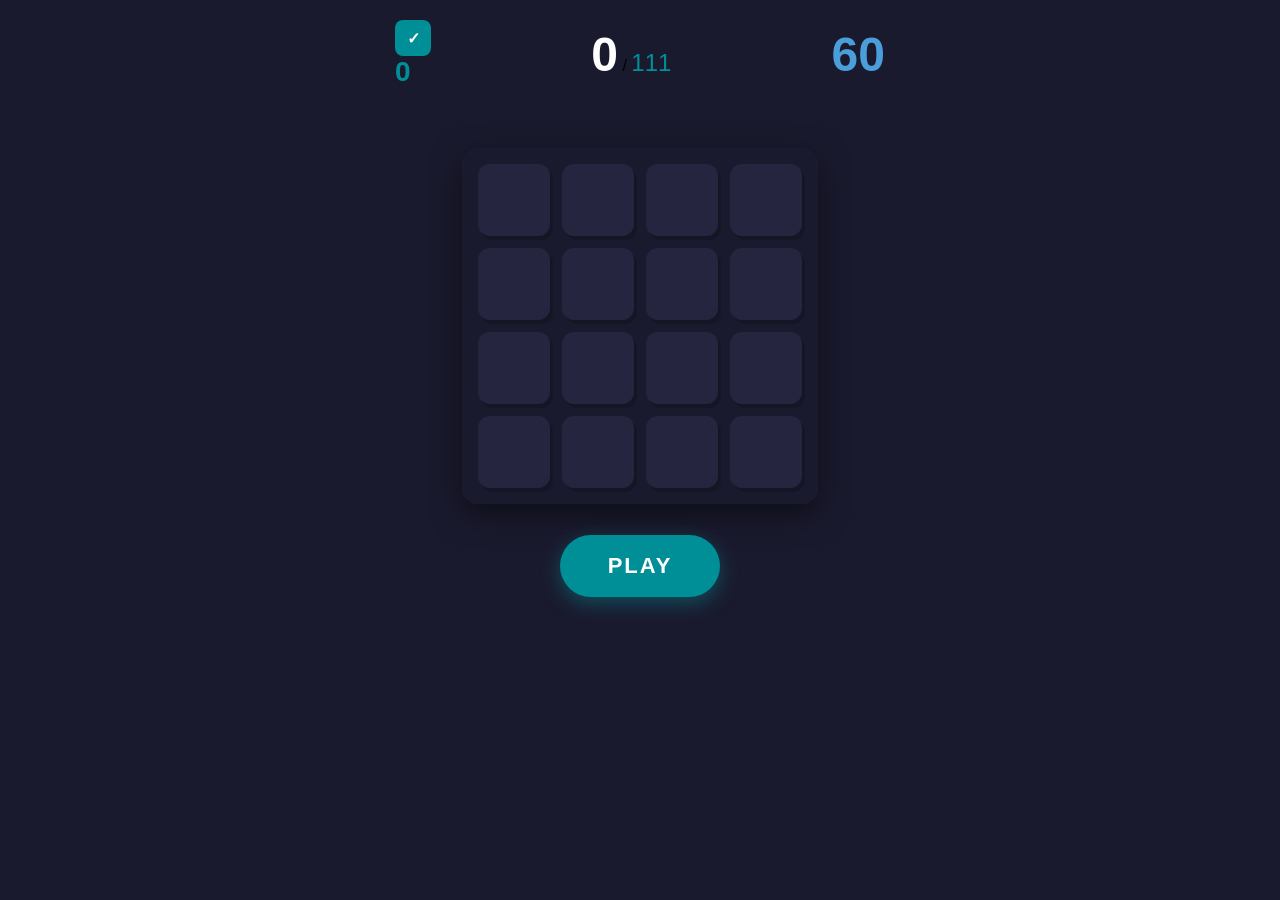
==== classic.html @ 07e458cc "Add classic (March 10) version of the game as separate page - classic.html + classic-game.js = origi" ====
<!DOCTYPE html>
<html lang="en">
<head>
  <meta charset="UTF-8">
  <meta name="viewport" content="width=device-width, initial-scale=1.0, user-scalable=no">
  <meta name="apple-mobile-web-app-capable" content="yes">
  <meta name="apple-mobile-web-app-status-bar-style" content="black-translucent">
  <meta name="theme-color" content="#1a1a2e">
  <title>111</title>
  <link rel="manifest" href="manifest.json">
  <link rel="stylesheet" href="styles.css">
  <link rel="apple-touch-icon" href="icon-512.png">
  <style>
    .start-btn {
      margin-top: 16px;
      padding: 18px 48px;
      font-size: 22px;
      font-weight: bold;
      letter-spacing: 2px;
      text-transform: uppercase;
      background: #008E97;
      color: white;
      border: none;
      border-radius: 50px;
      cursor: pointer;
      width: 100%;
      max-width: 300px;
      box-shadow: 0 6px 20px rgba(0, 142, 151, 0.45);
      transition: transform 0.15s, box-shadow 0.15s, background 0.15s;
    }
    .start-btn:hover { background: #00a8b3; box-shadow: 0 8px 24px rgba(0,142,151,0.6); }
    .start-btn:active { transform: scale(0.95); box-shadow: 0 3px 10px rgba(0,142,151,0.3); }
    #resultsBtn {
      margin-top: 16px;
      padding: 16px 32px;
      font-size: 18px;
      font-weight: bold;
      background: #008E97;
      color: white;
      border: none;
      border-radius: 50px;
      cursor: pointer;
      width: 100%;
      max-width: 300px;
      display: none;
      box-shadow: 0 4px 12px rgba(0,142,151,0.3);
      transition: transform 0.2s, box-shadow 0.2s;
    }
    #resultsBtn.visible { display: block; }
    #resultsBtn:hover { background: #00a8b3; }
    #resultsBtn:active { transform: scale(0.95); }
    .button-container {
      display: flex;
      flex-direction: column;
      align-items: center;
      gap: 16px;
    }
  </style>
</head>
<body>
  <div class="game-container">
    <div class="header">
      <div class="boards">
        <span class="boards-icon">✓</span>
        <span class="boards-value" id="boardsValue">0</span>
      </div>
      <div class="score">
        <span class="score-value" id="scoreValue">0</span>
        <span class="score-sep">/</span>
        <span class="score-target">111</span>
      </div>
      <div class="timer" id="timer">60</div>
    </div>
    <div class="word-area">
      <div class="word-pill" id="wordPill">
        <span class="word-text" id="wordText"></span>
      </div>
    </div>
    <canvas id="board"></canvas>
    <div class="button-container">
      <button class="start-btn" id="startBtn">Play</button>
      <button id="resultsBtn" onclick="window.location.href='results.html'">
        See Best Results From This Game
      </button>
    </div>
  </div>
  <script src="classic-game.js"></script>
  <script>
    if ('serviceWorker' in navigator) {
      navigator.serviceWorker.register('/111-game/sw.js')
        .then(reg => console.log('SW registered'))
        .catch(err => console.log('SW failed:', err));
    }
  </script>
</body>
</html>
---- styles.css ----
* { margin: 0; padding: 0; box-sizing: border-box; }
body {
  font-family: 'Lexend', sans-serif;
  min-height: 100vh;
  display: flex;
  flex-direction: column;
  align-items: center;
  background: #1a1a2e;
  padding: 10px;
  overflow-x: hidden;
}
.game-container {
  display: flex;
  flex-direction: column;
  align-items: center;
  gap: 15px;
  width: 100%;
  max-width: 500px;
}
.header {
  display: flex;
  justify-content: space-between;
  align-items: center;
  width: 100%;
  padding: 10px 5px;
}
.boards-icon {
  width: 36px;
  height: 36px;
  background: #008E97;
  border-radius: 8px;
  display: flex;
  align-items: center;
  justify-content: center;
  color: #fff;
  font-weight: bold;
}
.boards-value {
  color: #008E97;
  font-size: 28px;
  font-weight: 900;
}
.score-value {
  color: #fff;
  font-size: 48px;
  font-weight: 900;
}
.score-target {
  color: #008E97;
  font-size: 24px;
}
.timer {
  color: #4a9eda;
  font-size: 48px;
  font-weight: 900;
}
.timer.critical { color: #F44336; }
canvas {
  border-radius: 16px;
  background: #16213e;
  box-shadow: 0 10px 30px rgba(0,0,0,0.5);
  touch-action: none;
}
.word-pill {
  padding: 10px 25px;
  border-radius: 30px;
  font-size: 20px;
  font-weight: 800;
  color: #ffffff;
}
.word-pill.champion {
  background: linear-gradient(135deg, #4CAF50, #8BC34A);
  color: #fff;
  font-size: 30px;
  animation: pulse 0.5s ease-in-out;
}
@keyframes pulse {
  0%, 100% { transform: scale(1); }
  50% { transform: scale(1.05); }
}
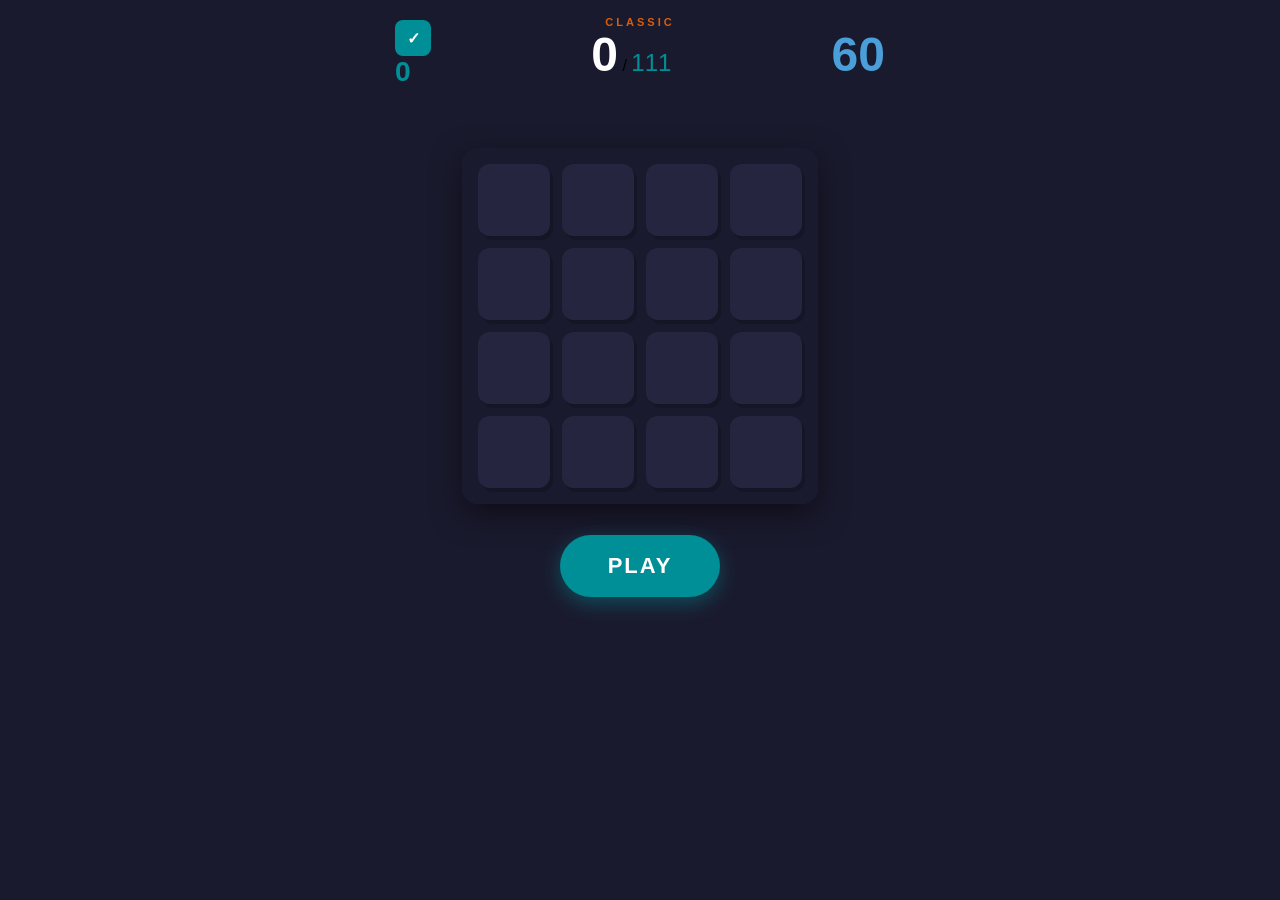
==== commit dd8a9235: "Fix classic mode: unregister main game SW to prevent serving cached game.js, add Classic badge" ====
--- a/classic.html
+++ b/classic.html
@@ -3,13 +3,20 @@
 <head>
   <meta charset="UTF-8">
   <meta name="viewport" content="width=device-width, initial-scale=1.0, user-scalable=no">
-  <meta name="apple-mobile-web-app-capable" content="yes">
-  <meta name="apple-mobile-web-app-status-bar-style" content="black-translucent">
   <meta name="theme-color" content="#1a1a2e">
-  <title>111</title>
-  <link rel="manifest" href="manifest.json">
+  <title>111 Classic</title>
   <link rel="stylesheet" href="styles.css">
-  <link rel="apple-touch-icon" href="icon-512.png">
+  <script>
+    // Classic mode: unregister any service worker that might serve cached main game files.
+    // The main game's SW can cache game.js/game.html and serve them instead of classic files
+    // when the browser restores this page from memory or on subsequent visits.
+    // This only affects the /111-game/ scope — re-visiting the main game will re-register it.
+    if ('serviceWorker' in navigator) {
+      navigator.serviceWorker.getRegistrations().then(registrations => {
+        registrations.forEach(reg => reg.unregister());
+      });
+    }
+  </script>
   <style>
     .start-btn {
       margin-top: 16px;
@@ -27,6 +34,7 @@
       max-width: 300px;
       box-shadow: 0 6px 20px rgba(0, 142, 151, 0.45);
       transition: transform 0.15s, box-shadow 0.15s, background 0.15s;
+      touch-action: manipulation;
     }
     .start-btn:hover { background: #00a8b3; box-shadow: 0 8px 24px rgba(0,142,151,0.6); }
     .start-btn:active { transform: scale(0.95); box-shadow: 0 3px 10px rgba(0,142,151,0.3); }
@@ -45,6 +53,7 @@
       display: none;
       box-shadow: 0 4px 12px rgba(0,142,151,0.3);
       transition: transform 0.2s, box-shadow 0.2s;
+      touch-action: manipulation;
     }
     #resultsBtn.visible { display: block; }
     #resultsBtn:hover { background: #00a8b3; }
@@ -55,10 +64,24 @@
       align-items: center;
       gap: 16px;
     }
+    .classic-badge {
+      position: absolute;
+      top: 6px;
+      left: 50%;
+      transform: translateX(-50%);
+      font-size: 11px;
+      font-weight: bold;
+      letter-spacing: 3px;
+      text-transform: uppercase;
+      color: #FF6900;
+      opacity: 0.85;
+      pointer-events: none;
+    }
   </style>
 </head>
 <body>
-  <div class="game-container">
+  <div class="game-container" style="position:relative;">
+    <div class="classic-badge">Classic</div>
     <div class="header">
       <div class="boards">
         <span class="boards-icon">✓</span>
@@ -84,13 +107,6 @@
       </button>
     </div>
   </div>
-  <script src="classic-game.js"></script>
-  <script>
-    if ('serviceWorker' in navigator) {
-      navigator.serviceWorker.register('/111-game/sw.js')
-        .then(reg => console.log('SW registered'))
-        .catch(err => console.log('SW failed:', err));
-    }
-  </script>
+  <script src="classic-game.js?v=classic2"></script>
 </body>
 </html>
--- a/styles.css
+++ b/styles.css
@@ -61,18 +61,19 @@
   box-shadow: 0 10px 30px rgba(0,0,0,0.5);
   touch-action: none;
 }
+.word-area {
+  display: flex;
+  align-items: center;
+  justify-content: center;
+  width: 100%;
+}
 .word-pill {
   padding: 10px 25px;
   border-radius: 30px;
   font-size: 20px;
   font-weight: 800;
   color: #ffffff;
-}
-.word-pill.champion {
-  background: linear-gradient(135deg, #4CAF50, #8BC34A);
-  color: #fff;
-  font-size: 30px;
-  animation: pulse 0.5s ease-in-out;
+  text-align: center;
 }
 @keyframes pulse {
   0%, 100% { transform: scale(1); }
